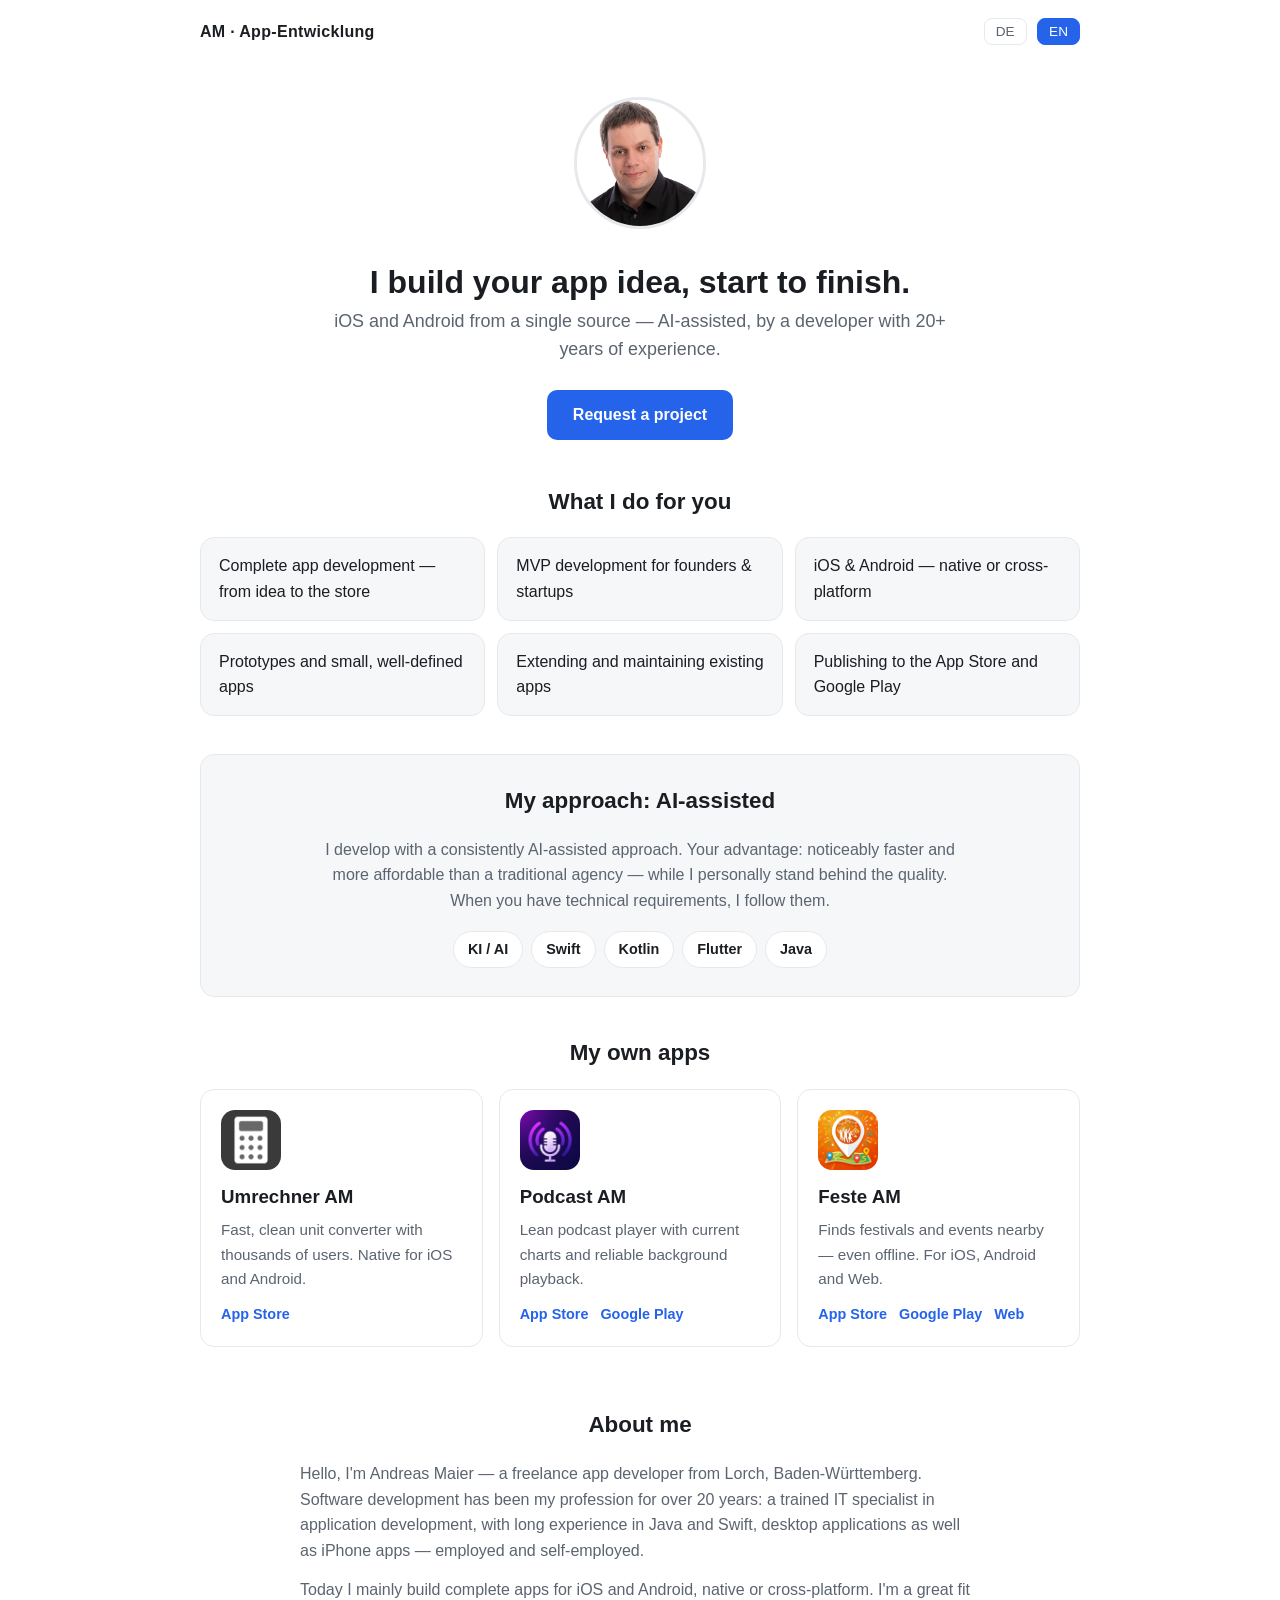
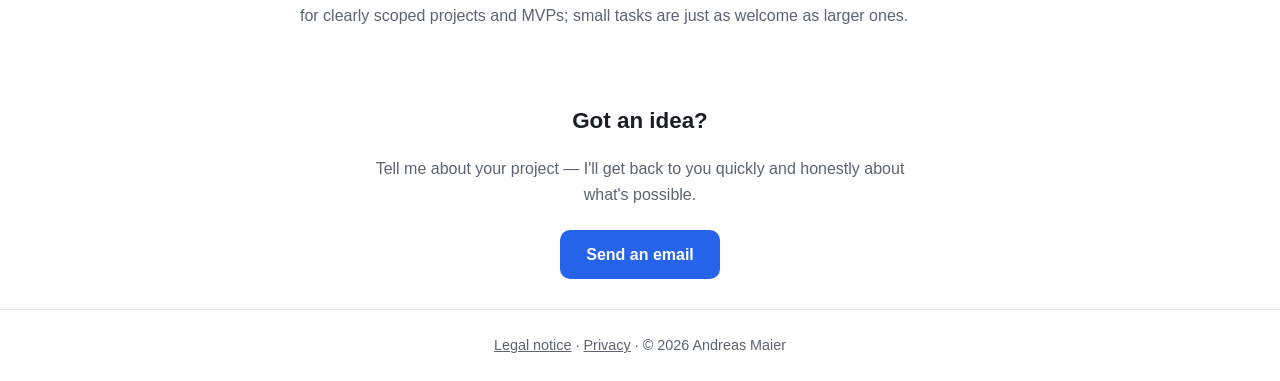
==== index.html @ e29073ba "Initial commit — build.amapps.app landing page Co-Authored-By: Claude Opus 4.8 <noreply@anthropic.co" ====
<!doctype html>
<html lang="de">
<head>
  <meta charset="utf-8">
  <meta name="viewport" content="width=device-width, initial-scale=1">
  <meta name="robots" content="noindex, nofollow">
  <title>Andreas Maier — App-Entwicklung für iOS &amp; Android</title>
  <meta name="description" content="Freiberuflicher App-Entwickler für iOS und Android — KI-gestützt.">
  <link rel="stylesheet" href="styles.css">
</head>
<body>
  <header class="site-header">
    <span class="brand">AM · App-Entwicklung</span>
    <div class="lang-switch" role="group" aria-label="Sprache / Language">
      <button type="button" data-lang="de">DE</button>
      <button type="button" data-lang="en">EN</button>
    </div>
  </header>

  <main class="wrap">
    <section class="hero">
      <img class="foto" src="img/andreas.png" alt="Andreas Maier" width="132" height="132">
      <h1 data-i18n="hero_title">Ich baue Ihre App-Idee fertig.</h1>
      <p class="sub" data-i18n="hero_sub"></p>
      <a class="cta" href="mailto:andreas_maier@me.com" data-i18n="hero_cta">Projekt anfragen</a>
    </section>

    <section class="services">
      <h2 data-i18n="services_title">Was ich für Sie mache</h2>
      <ul>
        <li data-i18n="svc_1"></li>
        <li data-i18n="svc_2"></li>
        <li data-i18n="svc_3"></li>
        <li data-i18n="svc_4"></li>
        <li data-i18n="svc_5"></li>
        <li data-i18n="svc_6"></li>
      </ul>
    </section>

    <section class="approach">
      <h2 data-i18n="approach_title">Mein Ansatz: KI-gestützt</h2>
      <p data-i18n="approach_text"></p>
      <div class="tech">
        <span>KI / AI</span><span>Swift</span><span>Kotlin</span><span>Flutter</span><span>Java</span>
      </div>
    </section>

    <section class="portfolio">
      <h2 data-i18n="portfolio_title">Eigene Apps</h2>
      <div class="apps">
        <article class="app">
          <img src="img/umrechner.jpg" alt="Umrechner AM" width="60" height="60">
          <h3>Umrechner AM</h3>
          <p data-i18n="app_umrechner"></p>
          <div class="stores">
            <a href="https://apps.apple.com/app/id1450259074" target="_blank" rel="noopener">App Store</a>
          </div>
        </article>
        <article class="app">
          <img src="img/podcast.jpg" alt="Podcast AM" width="60" height="60">
          <h3>Podcast AM</h3>
          <p data-i18n="app_podcast"></p>
          <div class="stores">
            <a href="https://apps.apple.com/app/id1604019625" target="_blank" rel="noopener">App Store</a>
            <a href="https://play.google.com/store/apps/details?id=com.podcastam.podcast_am" target="_blank" rel="noopener">Google Play</a>
          </div>
        </article>
        <article class="app">
          <img src="img/feste.jpg" alt="Feste AM" width="60" height="60">
          <h3>Feste AM</h3>
          <p data-i18n="app_feste"></p>
          <div class="stores">
            <a href="https://apps.apple.com/app/id6781781563" target="_blank" rel="noopener">App Store</a>
            <a href="https://play.google.com/store/apps/details?id=com.festivalsam.app" target="_blank" rel="noopener">Google Play</a>
            <a href="https://feste.amapps.app" target="_blank" rel="noopener" data-i18n="link_web">Web</a>
          </div>
        </article>
      </div>
    </section>

    <section class="about">
      <h2 data-i18n="about_title">Über mich</h2>
      <p data-i18n="about_1"></p>
      <p data-i18n="about_2"></p>
    </section>

    <section class="contact">
      <h2 data-i18n="contact_title">Ihre Idee?</h2>
      <p data-i18n="contact_text"></p>
      <a class="cta" href="mailto:andreas_maier@me.com" data-i18n="contact_cta">E-Mail schreiben</a>
    </section>
  </main>

  <footer class="site-footer">
    <a href="impressum.html" data-i18n="footer_imprint">Impressum</a> · <a href="datenschutz.html" data-i18n="footer_privacy">Datenschutz</a> · © 2026 Andreas Maier
  </footer>

  <script src="app.js"></script>
</body>
</html>
---- styles.css ----
:root{
  --bg:#ffffff; --bg-soft:#f5f7f9; --text:#1a1d21; --muted:#5b6470;
  --accent:#2563eb; --accent-ink:#ffffff; --border:#e6e8ec; --card:#ffffff;
  --radius:14px; --maxw:920px;
}
@media (prefers-color-scheme:dark){
  :root{ --bg:#0f1216; --bg-soft:#161b22; --text:#e9ecf1; --muted:#9aa4b2;
    --accent:#5b8def; --accent-ink:#0f1216; --border:#242b34; --card:#161b22; }
}
*{box-sizing:border-box}
html{scroll-behavior:smooth}
body{margin:0;font-family:-apple-system,BlinkMacSystemFont,"Segoe UI",Roboto,Helvetica,Arial,sans-serif;
  background:var(--bg);color:var(--text);line-height:1.6;-webkit-font-smoothing:antialiased}
a{color:var(--accent)}
.wrap{max-width:var(--maxw);margin:0 auto;padding:0 20px}

.site-header{display:flex;justify-content:space-between;align-items:center;
  max-width:var(--maxw);margin:0 auto;padding:18px 20px}
.brand{font-weight:700;letter-spacing:.02em}
.lang-switch button{background:none;border:1px solid var(--border);color:var(--muted);
  padding:5px 11px;border-radius:8px;cursor:pointer;font-size:.85rem;margin-left:6px}
.lang-switch button.active{background:var(--accent);color:var(--accent-ink);border-color:var(--accent)}
.site-header .back{text-decoration:none;color:var(--muted);font-size:.9rem}

.hero{text-align:center;padding:34px 20px 14px}
.hero .foto{width:132px;height:132px;border-radius:50%;object-fit:cover;
  border:3px solid var(--border);margin-bottom:22px}
.hero h1{font-size:2rem;margin:.15em 0;line-height:1.2}
.hero .sub{color:var(--muted);font-size:1.12rem;max-width:640px;margin:0 auto 26px}
.cta{display:inline-block;background:var(--accent);color:var(--accent-ink);text-decoration:none;
  padding:12px 26px;border-radius:10px;font-weight:600}
.cta:hover{opacity:.92}

section{padding:30px 0}
section h2{font-size:1.4rem;margin:0 0 18px;text-align:center}

.services ul{list-style:none;padding:0;margin:0;display:grid;
  grid-template-columns:repeat(auto-fit,minmax(240px,1fr));gap:12px}
.services li{background:var(--bg-soft);border:1px solid var(--border);
  border-radius:var(--radius);padding:15px 18px}

.approach{background:var(--bg-soft);border:1px solid var(--border);
  border-radius:var(--radius);padding:28px 24px;margin:8px 0;text-align:center}
.approach p{max-width:660px;margin:0 auto 18px;color:var(--muted)}
.tech{display:flex;flex-wrap:wrap;gap:8px;justify-content:center}
.tech span{background:var(--card);border:1px solid var(--border);border-radius:999px;
  padding:6px 14px;font-size:.9rem;font-weight:600}

.apps{display:grid;grid-template-columns:repeat(auto-fit,minmax(260px,1fr));gap:16px}
.app{background:var(--card);border:1px solid var(--border);border-radius:var(--radius);
  padding:20px;display:flex;flex-direction:column}
.app img{width:60px;height:60px;border-radius:14px;margin-bottom:12px}
.app h3{margin:0 0 6px}
.app p{color:var(--muted);font-size:.95rem;flex:1;margin:0 0 12px}
.app .stores{display:flex;flex-wrap:wrap;gap:12px}
.app .stores a{text-decoration:none;font-size:.9rem;font-weight:600}

.about p{max-width:680px;margin:0 auto 14px;color:var(--muted)}

.contact{text-align:center}
.contact p{color:var(--muted);max-width:560px;margin:0 auto 22px}

.site-footer{border-top:1px solid var(--border);padding:24px 20px;text-align:center;
  color:var(--muted);font-size:.9rem}
.site-footer a{color:var(--muted)}

.legal{padding:20px 0 40px}
.legal h1{font-size:1.7rem}
.legal h2{font-size:1.15rem;margin-top:26px}
.legal .note{margin-top:28px;padding:14px 16px;background:var(--bg-soft);
  border:1px solid var(--border);border-radius:10px;color:var(--muted);font-size:.92rem}

@media(max-width:560px){.hero h1{font-size:1.6rem}.site-header{flex-wrap:wrap;gap:10px}}
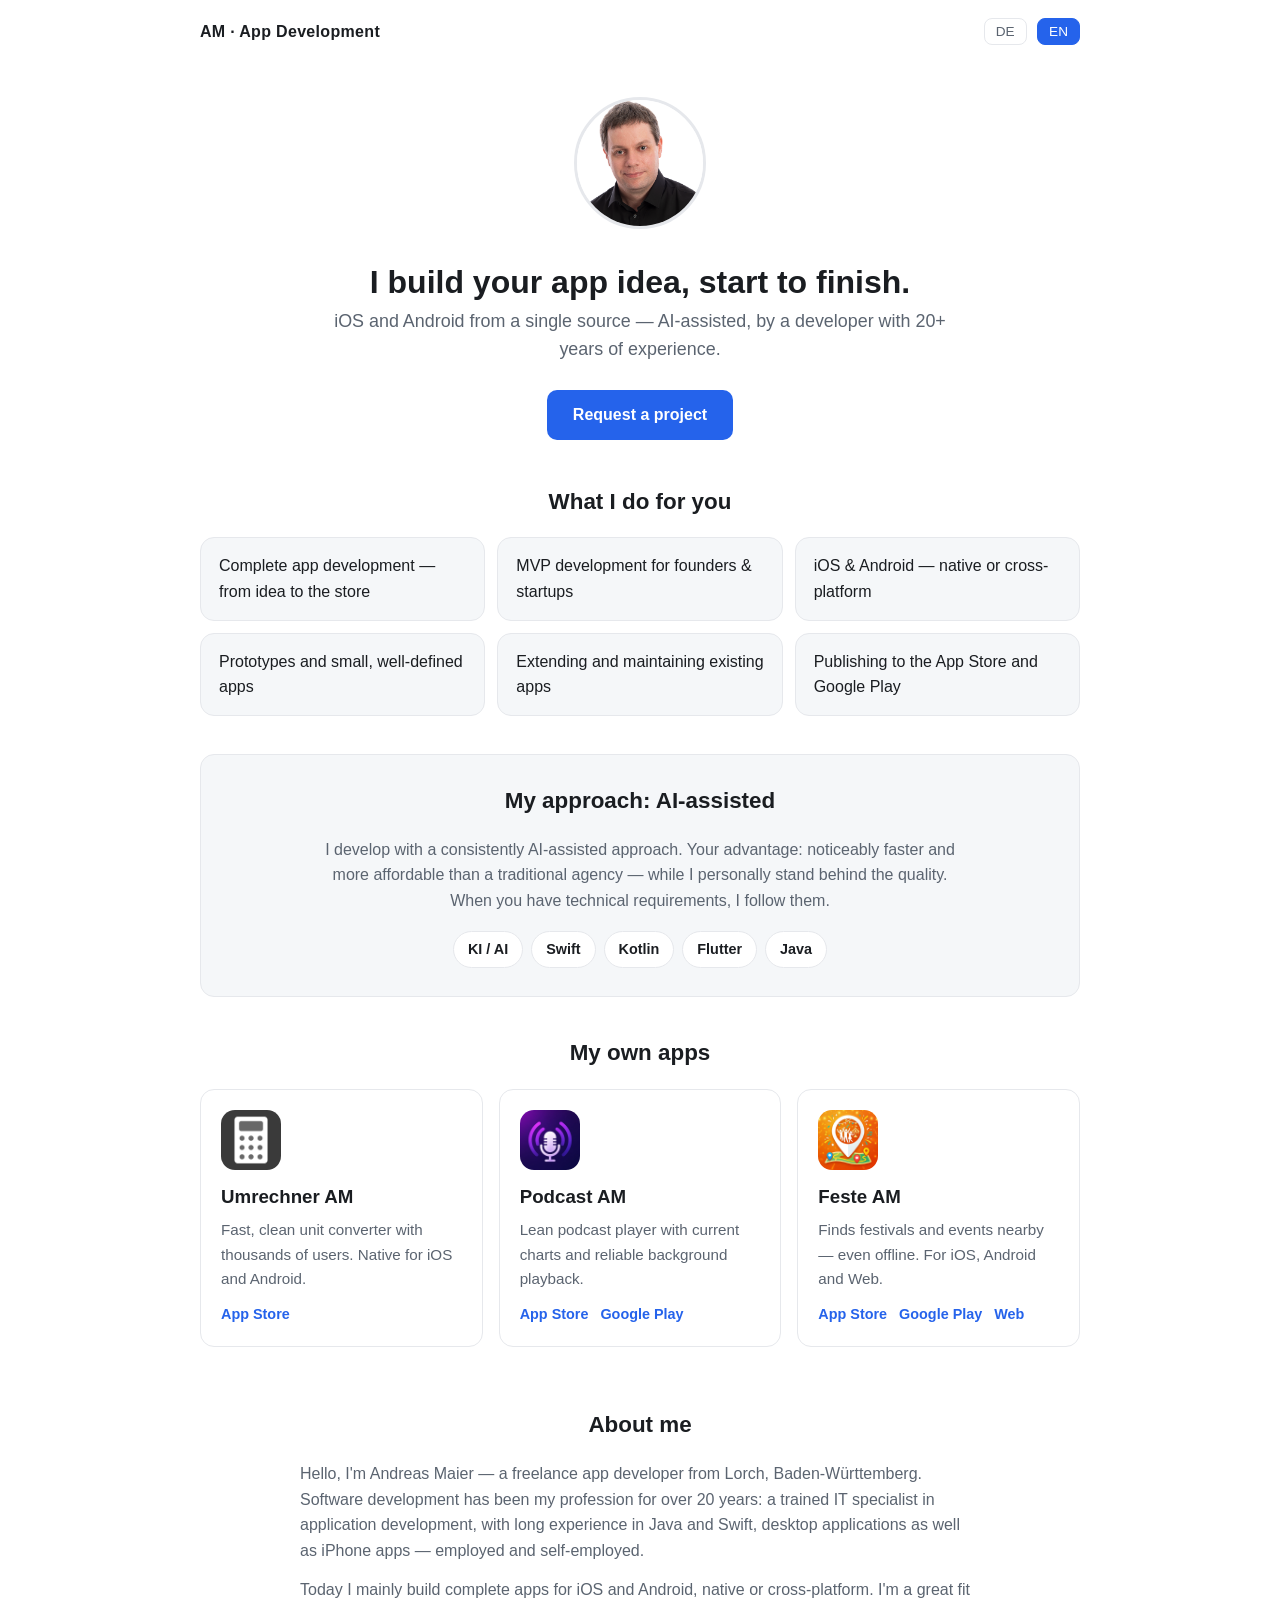
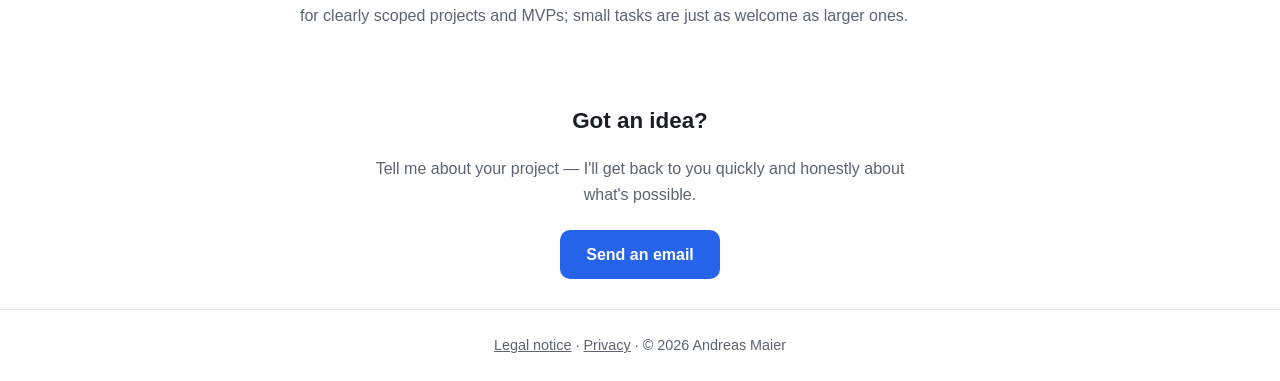
==== commit 783b13f8: "Impressum, Datenschutz und Logo-Label zweisprachig (DE/EN) Co-Authored-By: Claude Opus 4.8 <noreply@" ====
--- a/index.html
+++ b/index.html
@@ -10,7 +10,7 @@
 </head>
 <body>
   <header class="site-header">
-    <span class="brand">AM · App-Entwicklung</span>
+    <span class="brand" data-i18n="brand">AM · App-Entwicklung</span>
     <div class="lang-switch" role="group" aria-label="Sprache / Language">
       <button type="button" data-lang="de">DE</button>
       <button type="button" data-lang="en">EN</button>
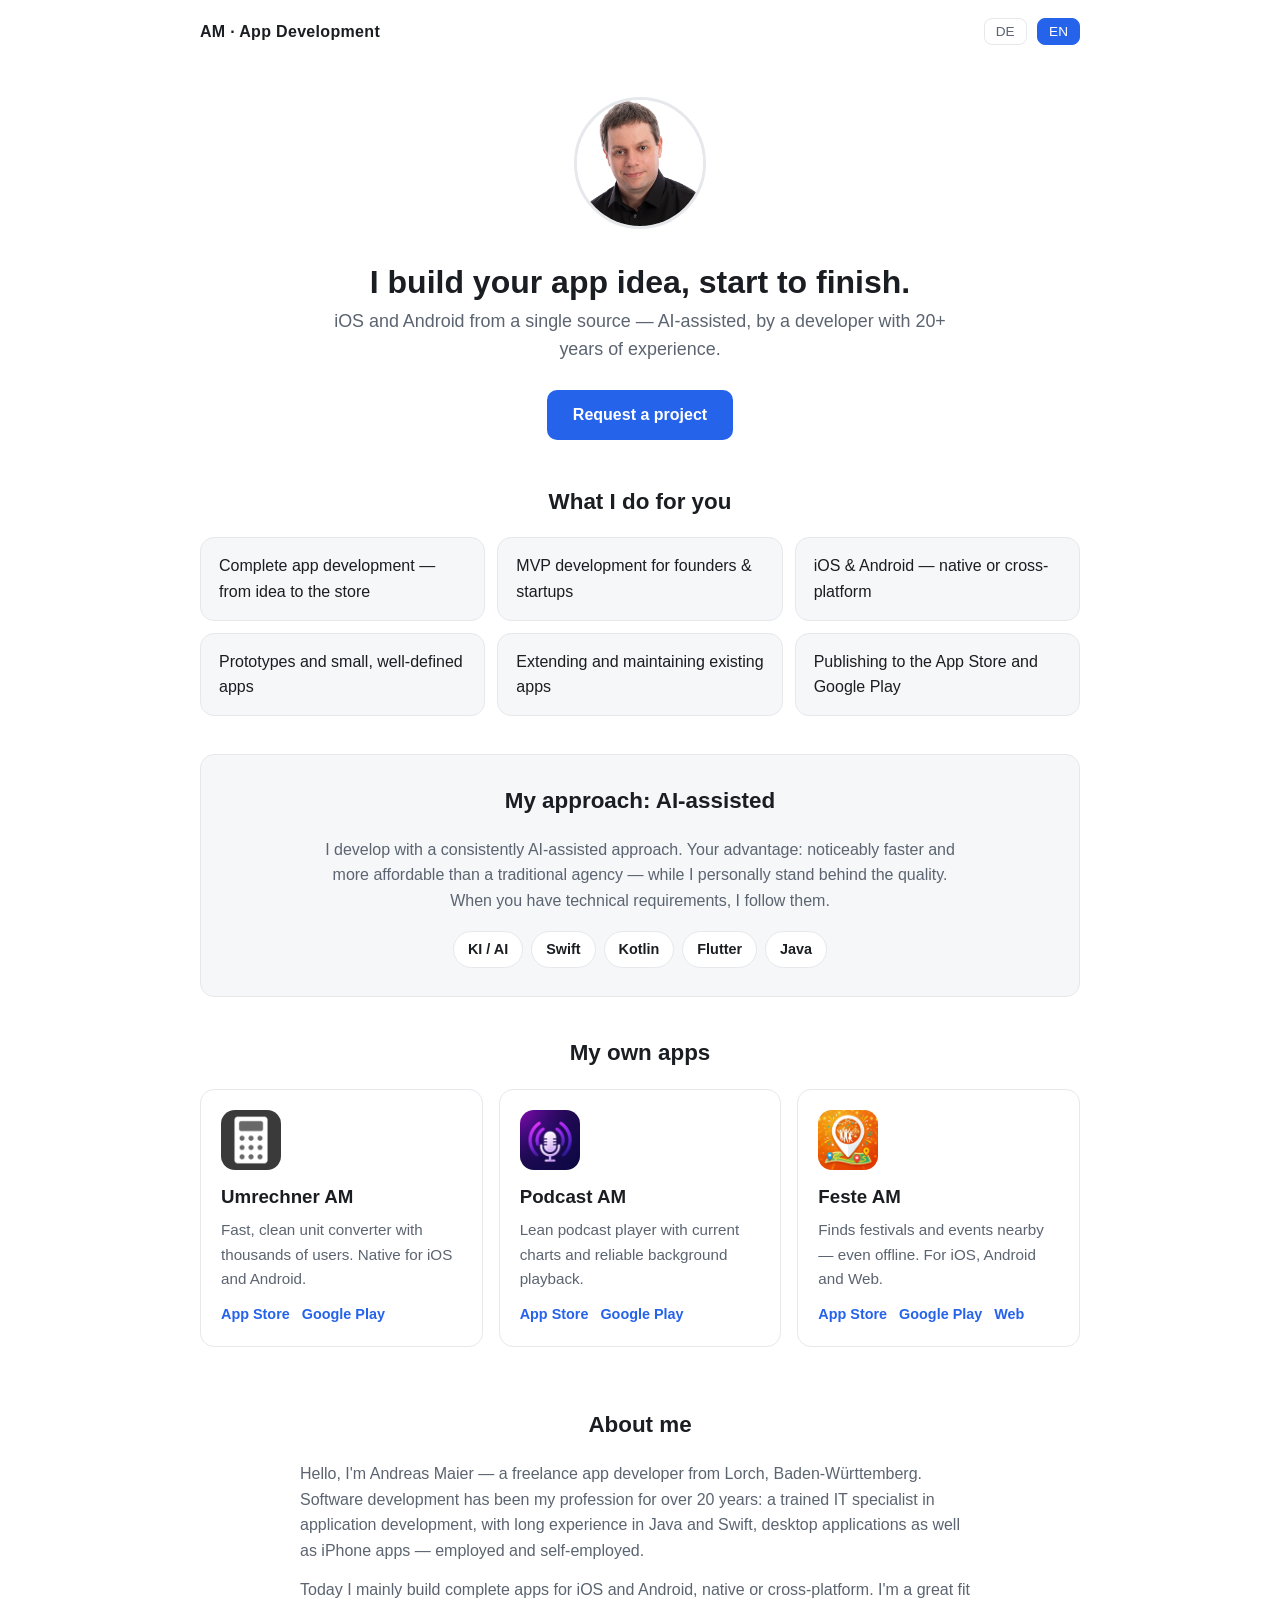
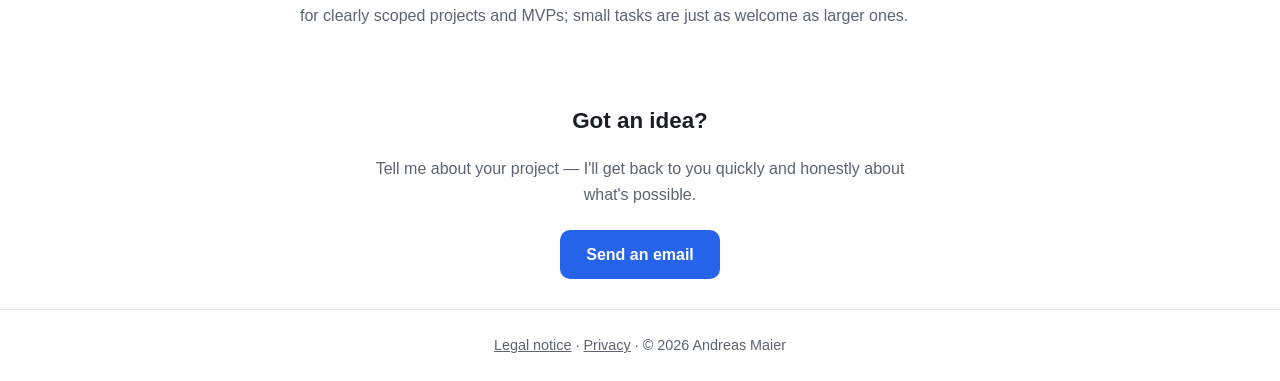
==== commit 2343fe2e: "Umrechner AM: Google-Play-Link ergaenzt (Android jetzt live) Co-Authored-By: Claude Opus 4.8 <norepl" ====
--- a/index.html
+++ b/index.html
@@ -54,6 +54,7 @@
           <p data-i18n="app_umrechner"></p>
           <div class="stores">
             <a href="https://apps.apple.com/app/id1450259074" target="_blank" rel="noopener">App Store</a>
+            <a href="https://play.google.com/store/apps/details?id=app.amapps.converter" target="_blank" rel="noopener">Google Play</a>
           </div>
         </article>
         <article class="app">
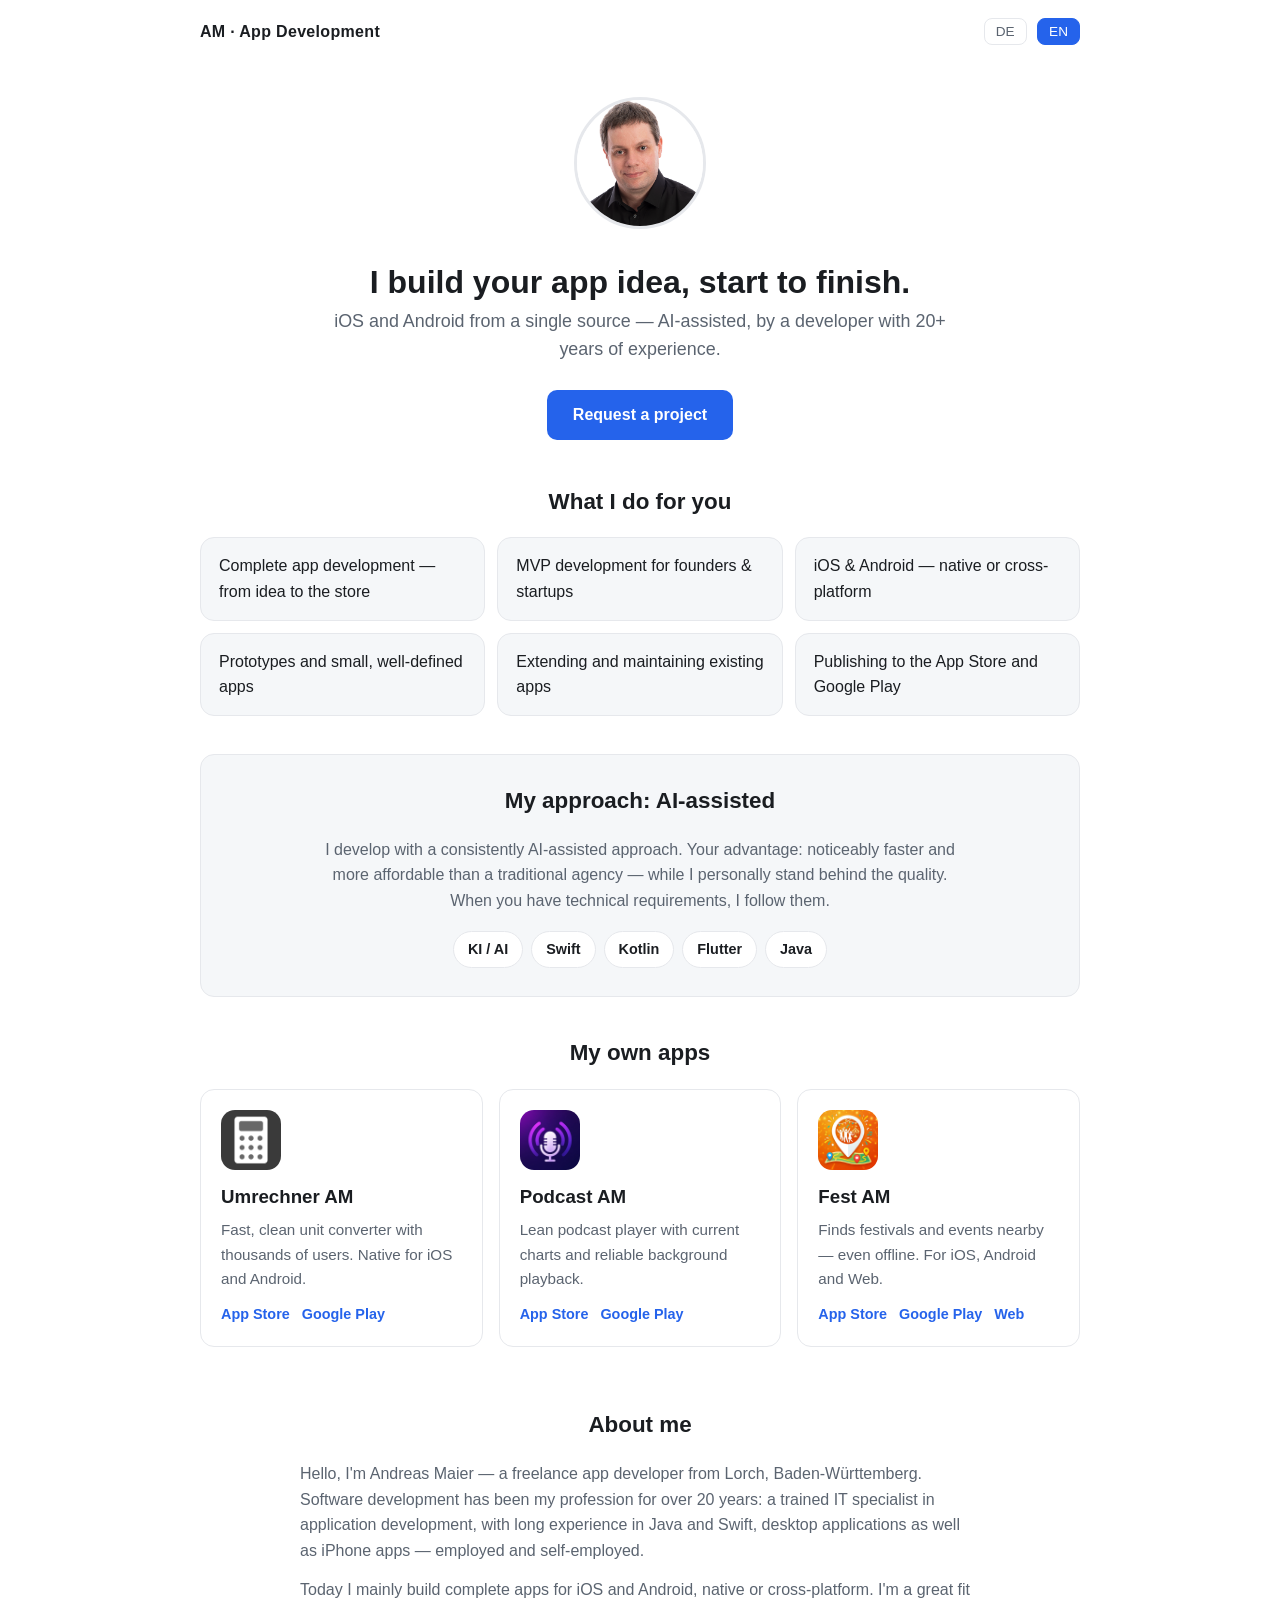
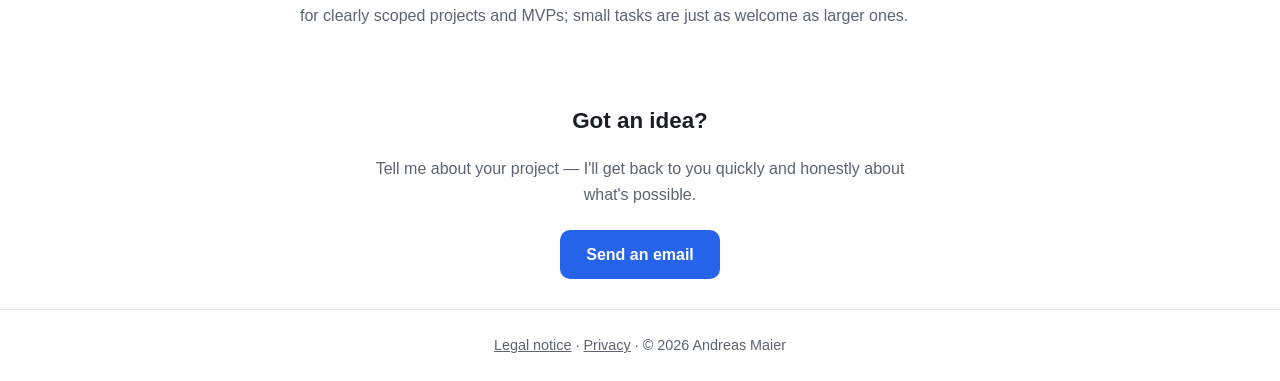
==== commit a0105274: "Rename app "Feste AM" to "Fest AM" Matches the Flutter app and the already-renamed web app. Only the" ====
--- a/index.html
+++ b/index.html
@@ -67,8 +67,8 @@
           </div>
         </article>
         <article class="app">
-          <img src="img/feste.jpg" alt="Feste AM" width="60" height="60">
-          <h3>Feste AM</h3>
+          <img src="img/feste.jpg" alt="Fest AM" width="60" height="60">
+          <h3>Fest AM</h3>
           <p data-i18n="app_feste"></p>
           <div class="stores">
             <a href="https://apps.apple.com/app/id6781781563" target="_blank" rel="noopener">App Store</a>
